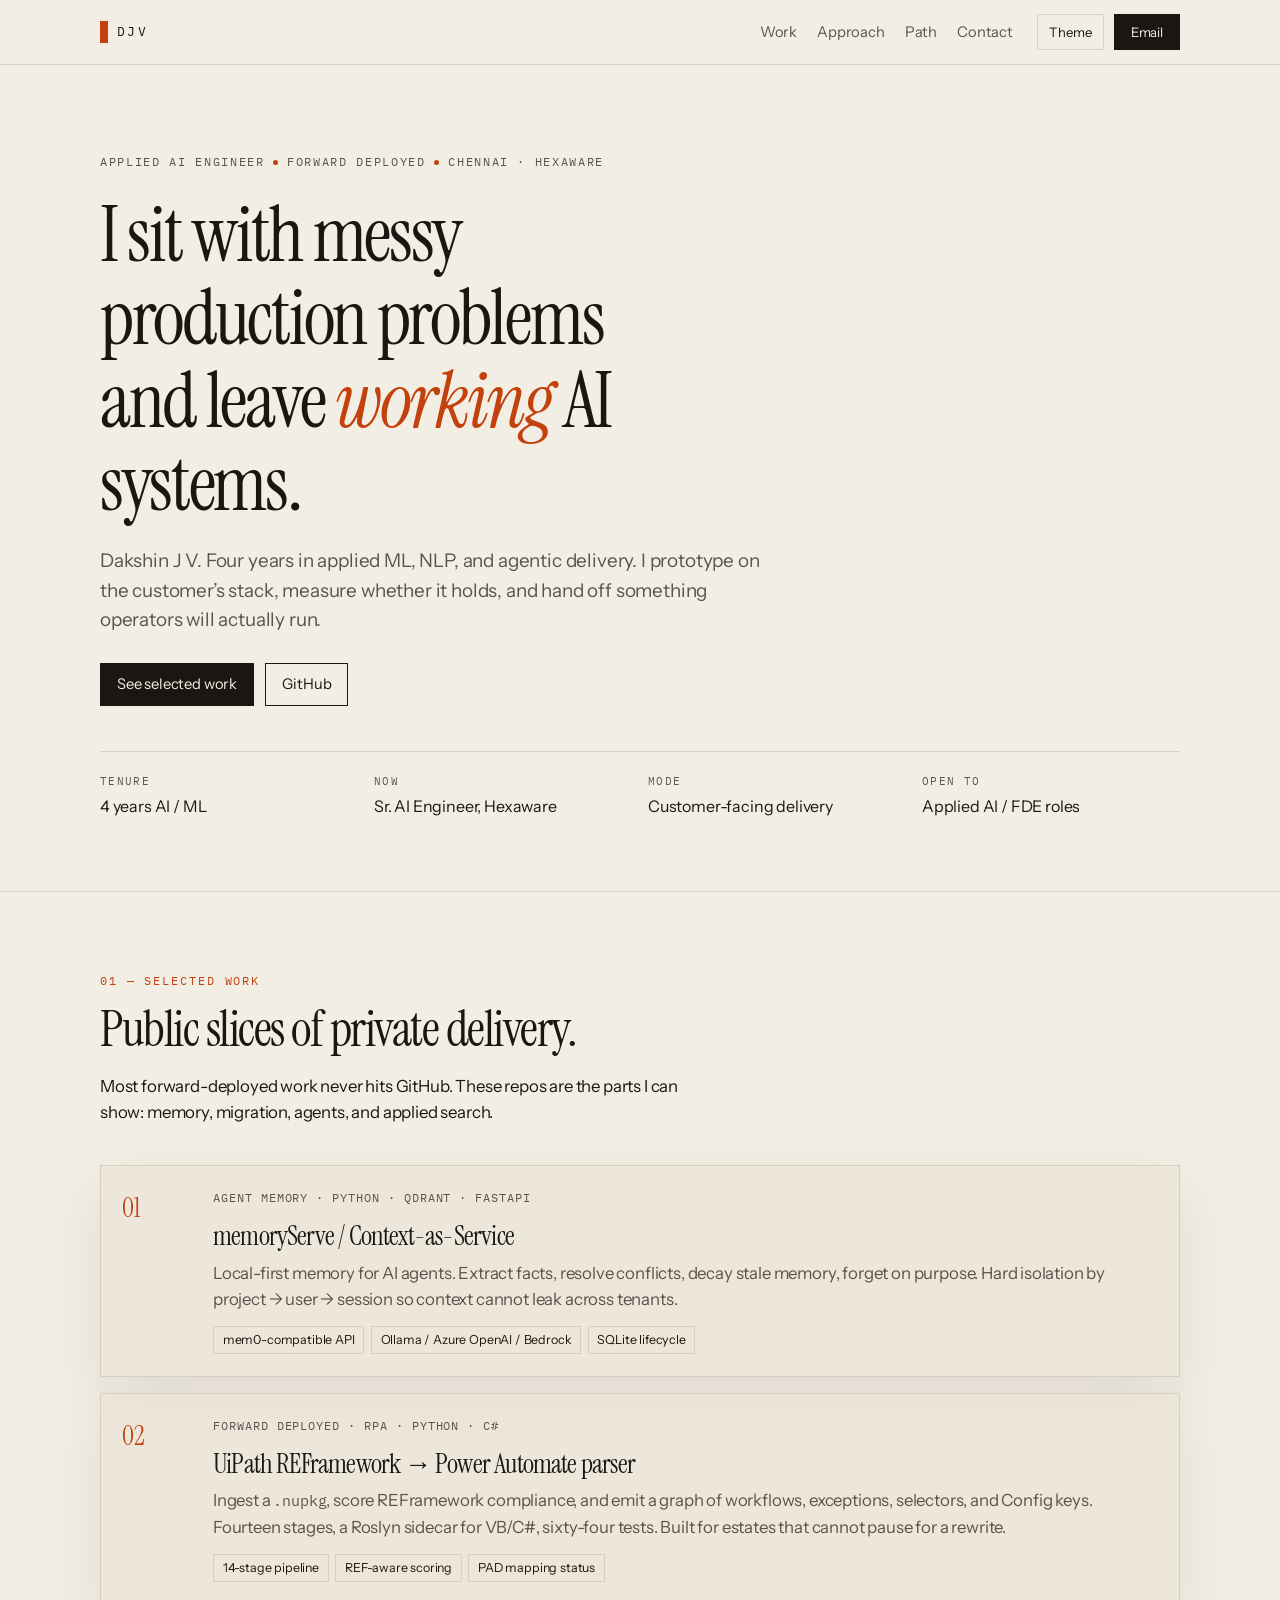
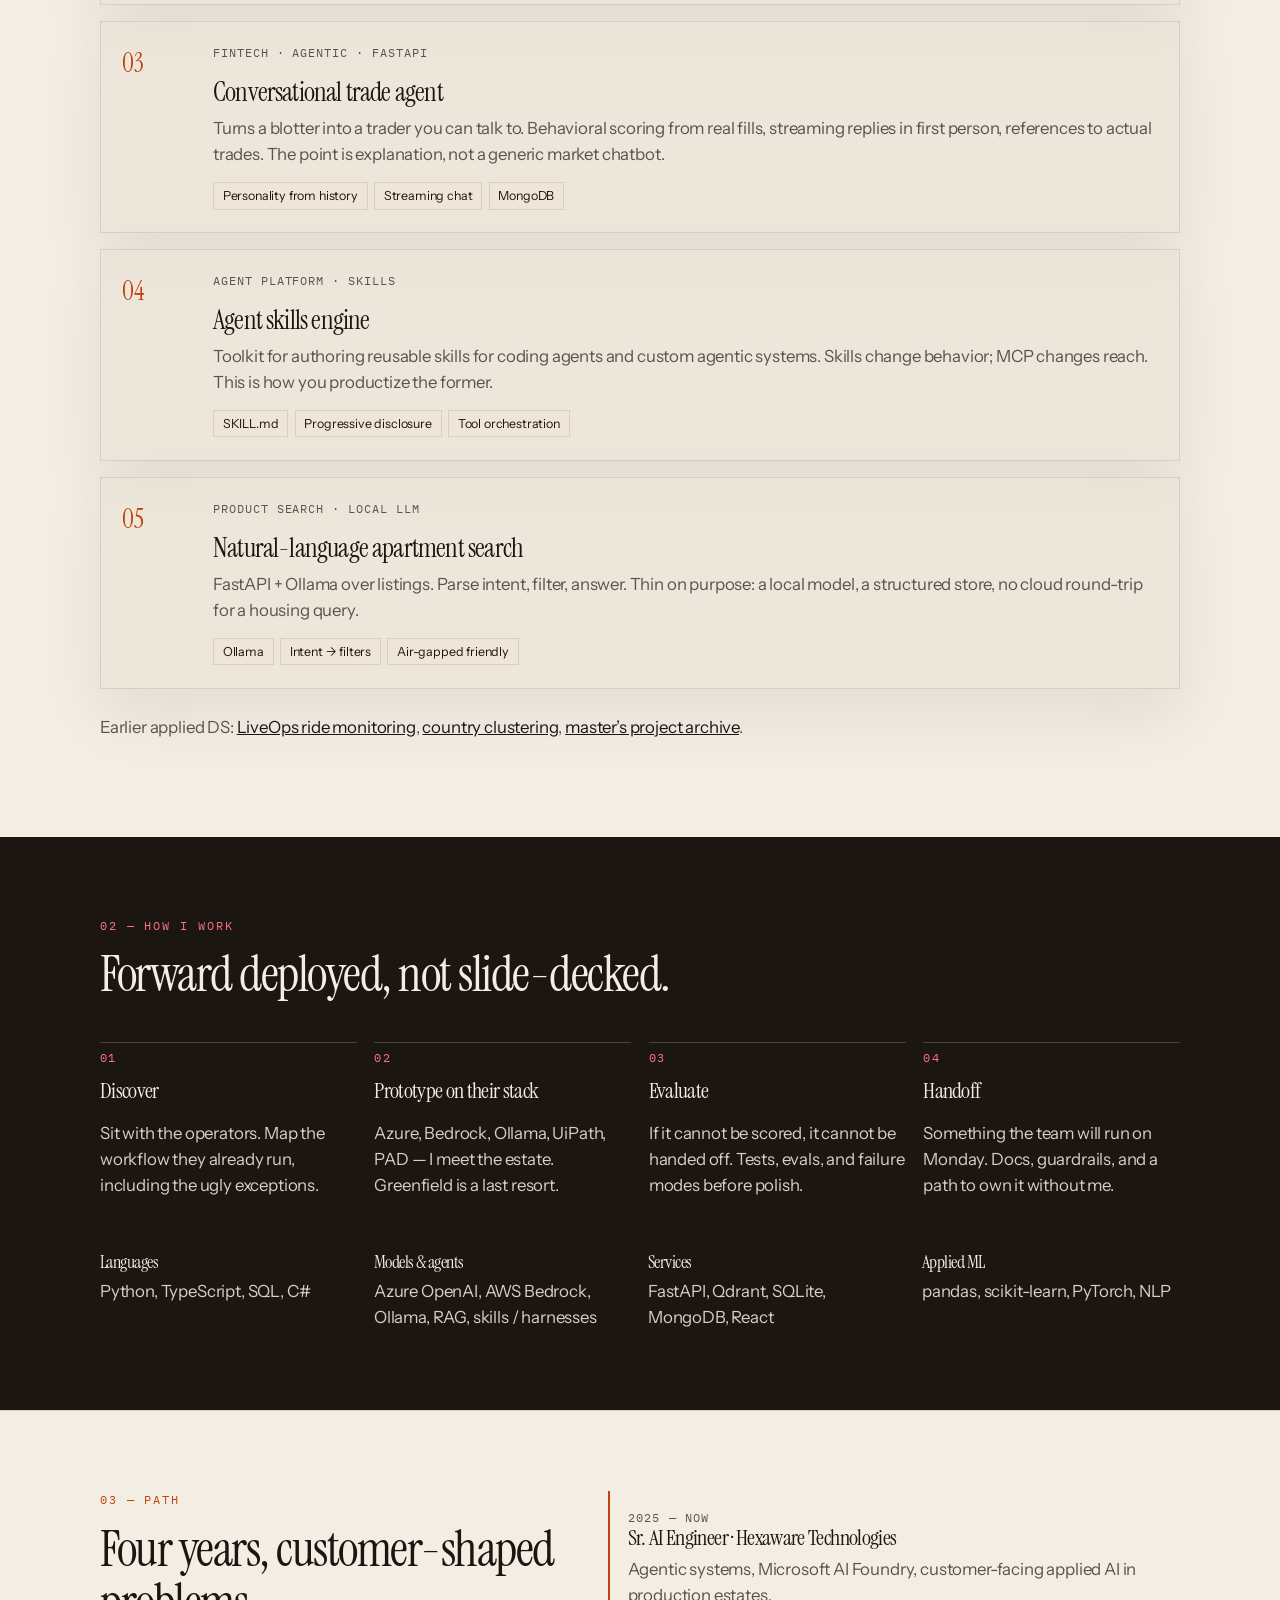
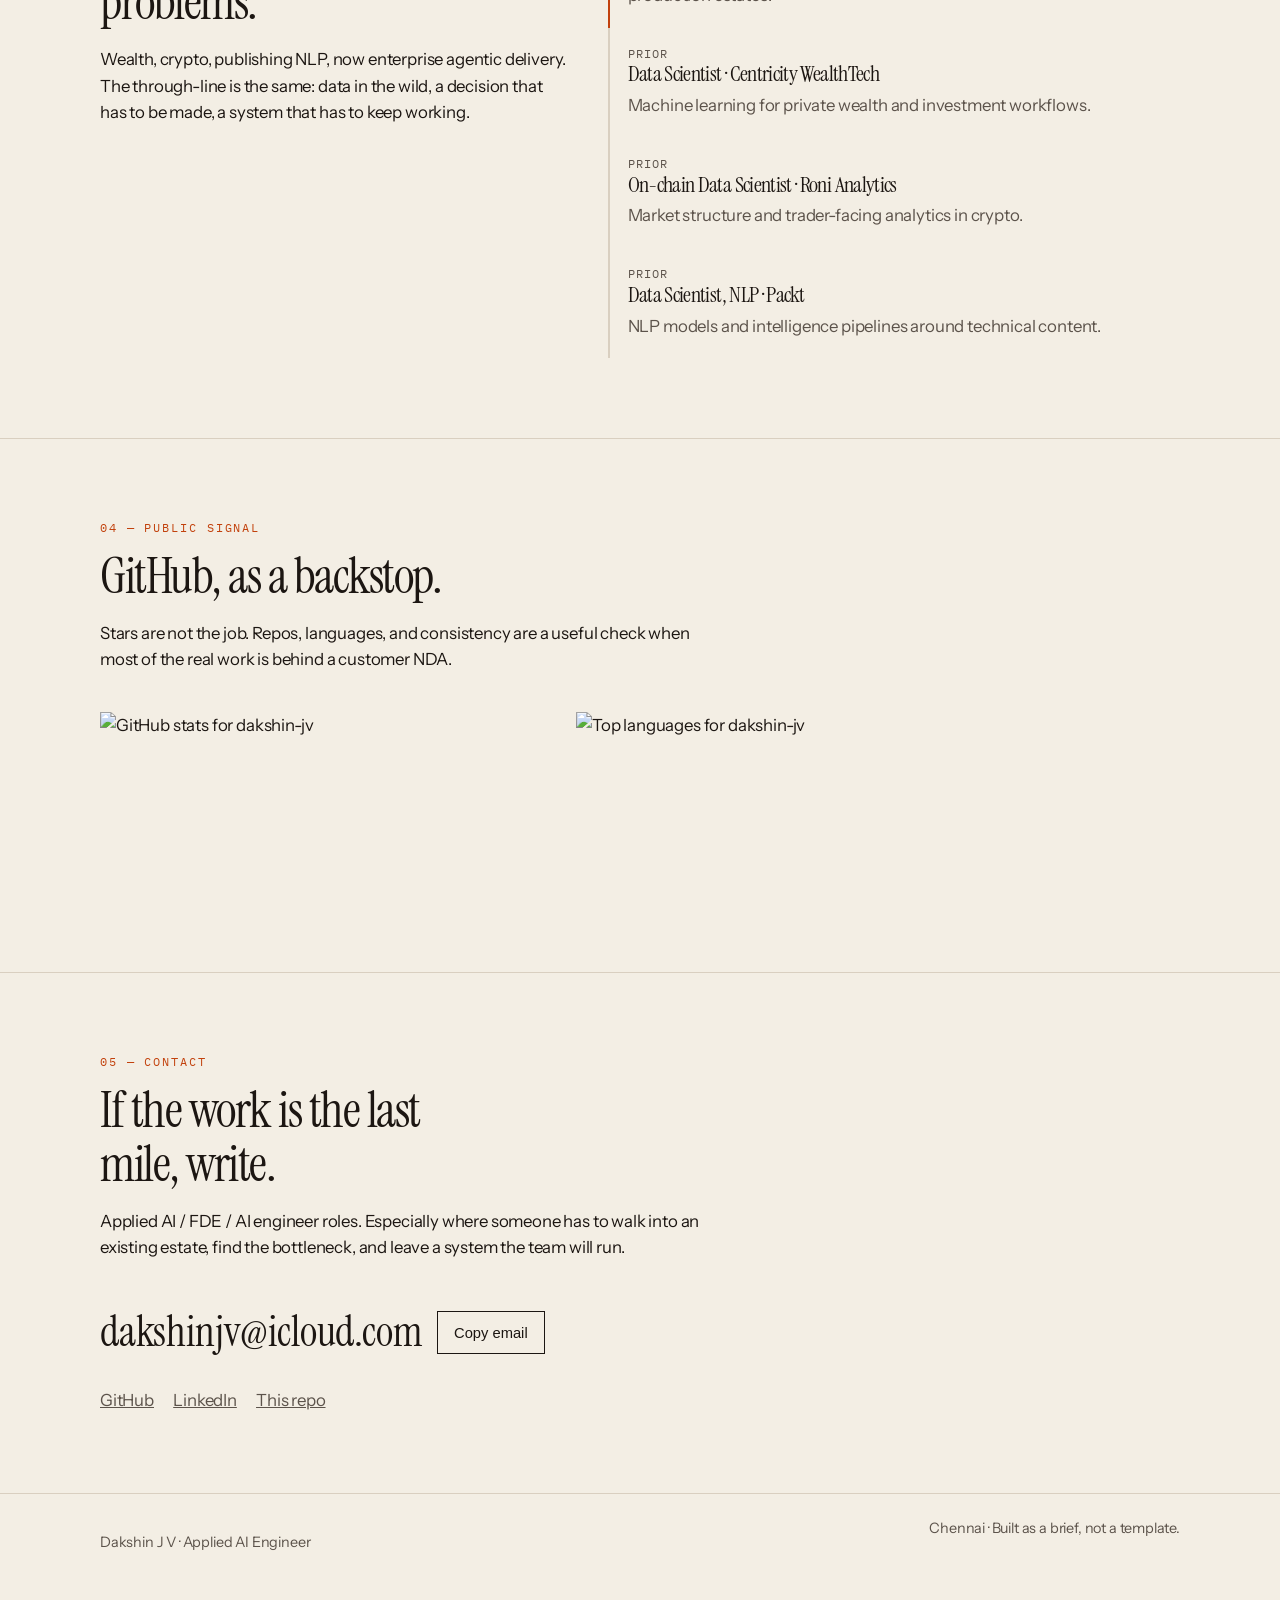
==== docs/index.html @ 4088c4d8 "Rebuild GitHub profile README and add portfolio site Replace the 2021 student README with a scannabl" ====
<!DOCTYPE html>
<html lang="en">
  <head>
    <meta charset="utf-8" />
    <meta name="viewport" content="width=device-width, initial-scale=1" />
    <title>Dakshin J V — Applied AI Engineer</title>
    <meta
      name="description"
      content="Dakshin J V is an applied AI / forward deployed engineer. 4 years shipping ML, NLP, memory, and agent systems into production with customers."
    />
    <meta name="author" content="Dakshin J V" />
    <meta name="theme-color" content="#f3eee4" />
    <meta property="og:title" content="Dakshin J V — Applied AI Engineer" />
    <meta
      property="og:description"
      content="Forward deployed engineer. I sit with messy production problems and leave working AI systems."
    />
    <meta property="og:type" content="website" />
    <meta property="og:url" content="https://dakshin-jv.github.io/dakshin/" />
    <meta property="og:image" content="https://dakshin-jv.github.io/dakshin/assets/banner.svg" />
    <meta name="twitter:card" content="summary_large_image" />
    <link rel="canonical" href="https://dakshin-jv.github.io/dakshin/" />
    <link rel="icon" href="./assets/favicon.svg" type="image/svg+xml" />
    <link rel="preconnect" href="https://fonts.googleapis.com" />
    <link rel="preconnect" href="https://fonts.gstatic.com" crossorigin />
    <link
      href="https://fonts.googleapis.com/css2?family=IBM+Plex+Mono:wght@400;500&family=Instrument+Sans:ital,wght@0,400;0,500;0,600;1,400&family=Instrument+Serif:ital@0;1&display=swap"
      rel="stylesheet"
    />
    <link rel="stylesheet" href="./styles.css" />
  </head>
  <body>
    <a class="skip" href="#main">Skip to content</a>

    <header class="site-header" id="top">
      <div class="wrap header-inner">
        <a class="mark" href="#top" aria-label="Dakshin J V home">
          <span class="mark-bar" aria-hidden="true"></span>
          <span>DJV</span>
        </a>
        <nav class="nav" aria-label="Primary">
          <a href="#work">Work</a>
          <a href="#approach">Approach</a>
          <a href="#path">Path</a>
          <a href="#contact">Contact</a>
        </nav>
        <div class="header-actions">
          <button class="theme-toggle" type="button" data-theme-toggle aria-label="Switch color theme">
            Theme
          </button>
          <a class="btn btn-small" href="mailto:dakshinjv@icloud.com">Email</a>
          <button class="menu-toggle" type="button" data-menu-toggle aria-expanded="false" aria-controls="mobile-nav">
            Menu
          </button>
        </div>
      </div>
      <nav class="mobile-nav" id="mobile-nav" hidden>
        <a href="#work">Work</a>
        <a href="#approach">Approach</a>
        <a href="#path">Path</a>
        <a href="#contact">Contact</a>
      </nav>
    </header>

    <main id="main">
      <section class="hero">
        <div class="wrap">
          <p class="eyebrow">
            <span>Applied AI Engineer</span>
            <span class="dot" aria-hidden="true"></span>
            <span>Forward Deployed</span>
            <span class="dot" aria-hidden="true"></span>
            <span>Chennai · Hexaware</span>
          </p>
          <h1>
            I sit with messy production problems and leave <em>working</em> AI systems.
          </h1>
          <p class="lede">
            Dakshin J V. Four years in applied ML, NLP, and agentic delivery.
            I prototype on the customer’s stack, measure whether it holds, and
            hand off something operators will actually run.
          </p>
          <div class="hero-cta">
            <a class="btn" href="#work">See selected work</a>
            <a class="btn btn-ghost" href="https://github.com/dakshin-jv" rel="noopener noreferrer">GitHub</a>
          </div>
          <dl class="spec">
            <div>
              <dt>Tenure</dt>
              <dd>4 years AI / ML</dd>
            </div>
            <div>
              <dt>Now</dt>
              <dd>Sr. AI Engineer, Hexaware</dd>
            </div>
            <div>
              <dt>Mode</dt>
              <dd>Customer-facing delivery</dd>
            </div>
            <div>
              <dt>Open to</dt>
              <dd>Applied AI / FDE roles</dd>
            </div>
          </dl>
        </div>
      </section>

      <section id="work" class="section">
        <div class="wrap">
          <header class="section-head">
            <p class="kicker">01 — Selected work</p>
            <h2>Public slices of private delivery.</h2>
            <p>
              Most forward-deployed work never hits GitHub. These repos are the
              parts I can show: memory, migration, agents, and applied search.
            </p>
          </header>

          <ol class="work-list">
            <li class="work-card">
              <p class="work-index">01</p>
              <div class="work-body">
                <p class="work-meta">Agent memory · Python · Qdrant · FastAPI</p>
                <h3>
                  <a href="https://github.com/dakshin-jv/Context-as-Service" rel="noopener noreferrer">
                    memoryServe / Context-as-Service
                  </a>
                </h3>
                <p>
                  Local-first memory for AI agents. Extract facts, resolve conflicts,
                  decay stale memory, forget on purpose. Hard isolation by
                  project → user → session so context cannot leak across tenants.
                </p>
                <ul class="chips">
                  <li>mem0-compatible API</li>
                  <li>Ollama / Azure OpenAI / Bedrock</li>
                  <li>SQLite lifecycle</li>
                </ul>
              </div>
            </li>
            <li class="work-card">
              <p class="work-index">02</p>
              <div class="work-body">
                <p class="work-meta">Forward deployed · RPA · Python · C#</p>
                <h3>
                  <a href="https://github.com/dakshin-jv/migration-tool-parser" rel="noopener noreferrer">
                    UiPath REFramework → Power Automate parser
                  </a>
                </h3>
                <p>
                  Ingest a <code>.nupkg</code>, score REFramework compliance, and emit a
                  graph of workflows, exceptions, selectors, and Config keys.
                  Fourteen stages, a Roslyn sidecar for VB/C#, sixty-four tests.
                  Built for estates that cannot pause for a rewrite.
                </p>
                <ul class="chips">
                  <li>14-stage pipeline</li>
                  <li>REF-aware scoring</li>
                  <li>PAD mapping status</li>
                </ul>
              </div>
            </li>
            <li class="work-card">
              <p class="work-index">03</p>
              <div class="work-body">
                <p class="work-meta">Fintech · Agentic · FastAPI</p>
                <h3>
                  <a href="https://github.com/dakshin-jv/blockchain_trade" rel="noopener noreferrer">
                    Conversational trade agent
                  </a>
                </h3>
                <p>
                  Turns a blotter into a trader you can talk to. Behavioral
                  scoring from real fills, streaming replies in first person,
                  references to actual trades. The point is explanation, not a
                  generic market chatbot.
                </p>
                <ul class="chips">
                  <li>Personality from history</li>
                  <li>Streaming chat</li>
                  <li>MongoDB</li>
                </ul>
              </div>
            </li>
            <li class="work-card">
              <p class="work-index">04</p>
              <div class="work-body">
                <p class="work-meta">Agent platform · Skills</p>
                <h3>
                  <a href="https://github.com/dakshin-jv/agent-skills-engine" rel="noopener noreferrer">
                    Agent skills engine
                  </a>
                </h3>
                <p>
                  Toolkit for authoring reusable skills for coding agents and
                  custom agentic systems. Skills change behavior; MCP changes
                  reach. This is how you productize the former.
                </p>
                <ul class="chips">
                  <li>SKILL.md</li>
                  <li>Progressive disclosure</li>
                  <li>Tool orchestration</li>
                </ul>
              </div>
            </li>
            <li class="work-card">
              <p class="work-index">05</p>
              <div class="work-body">
                <p class="work-meta">Product search · Local LLM</p>
                <h3>
                  <a href="https://github.com/dakshin-jv/real-estate-UseBlocky" rel="noopener noreferrer">
                    Natural-language apartment search
                  </a>
                </h3>
                <p>
                  FastAPI + Ollama over listings. Parse intent, filter, answer.
                  Thin on purpose: a local model, a structured store, no cloud
                  round-trip for a housing query.
                </p>
                <ul class="chips">
                  <li>Ollama</li>
                  <li>Intent → filters</li>
                  <li>Air-gapped friendly</li>
                </ul>
              </div>
            </li>
          </ol>

          <p class="archive">
            Earlier applied DS:
            <a href="https://github.com/dakshin-jv/LiveOps">LiveOps ride monitoring</a>,
            <a href="https://github.com/dakshin-jv/Country-GDP">country clustering</a>,
            <a href="https://github.com/dakshin-jv/DataScience-Projects">master’s project archive</a>.
          </p>
        </div>
      </section>

      <section id="approach" class="section section-ink">
        <div class="wrap">
          <header class="section-head">
            <p class="kicker">02 — How I work</p>
            <h2>Forward deployed, not slide-decked.</h2>
          </header>
          <ol class="loop">
            <li>
              <h3>Discover</h3>
              <p>Sit with the operators. Map the workflow they already run, including the ugly exceptions.</p>
            </li>
            <li>
              <h3>Prototype on their stack</h3>
              <p>Azure, Bedrock, Ollama, UiPath, PAD — I meet the estate. Greenfield is a last resort.</p>
            </li>
            <li>
              <h3>Evaluate</h3>
              <p>If it cannot be scored, it cannot be handed off. Tests, evals, and failure modes before polish.</p>
            </li>
            <li>
              <h3>Handoff</h3>
              <p>Something the team will run on Monday. Docs, guardrails, and a path to own it without me.</p>
            </li>
          </ol>
          <div class="stack">
            <div>
              <h3>Languages</h3>
              <p>Python, TypeScript, SQL, C#</p>
            </div>
            <div>
              <h3>Models &amp; agents</h3>
              <p>Azure OpenAI, AWS Bedrock, Ollama, RAG, skills / harnesses</p>
            </div>
            <div>
              <h3>Services</h3>
              <p>FastAPI, Qdrant, SQLite, MongoDB, React</p>
            </div>
            <div>
              <h3>Applied ML</h3>
              <p>pandas, scikit-learn, PyTorch, NLP</p>
            </div>
          </div>
        </div>
      </section>

      <section id="path" class="section">
        <div class="wrap split">
          <header class="section-head">
            <p class="kicker">03 — Path</p>
            <h2>Four years, customer-shaped problems.</h2>
            <p>
              Wealth, crypto, publishing NLP, now enterprise agentic delivery.
              The through-line is the same: data in the wild, a decision that
              has to be made, a system that has to keep working.
            </p>
          </header>
          <ol class="timeline">
            <li>
              <p class="when">2025 — now</p>
              <h3>Sr. AI Engineer · Hexaware Technologies</h3>
              <p>Agentic systems, Microsoft AI Foundry, customer-facing applied AI in production estates.</p>
            </li>
            <li>
              <p class="when">Prior</p>
              <h3>Data Scientist · Centricity WealthTech</h3>
              <p>Machine learning for private wealth and investment workflows.</p>
            </li>
            <li>
              <p class="when">Prior</p>
              <h3>On-chain Data Scientist · Roni Analytics</h3>
              <p>Market structure and trader-facing analytics in crypto.</p>
            </li>
            <li>
              <p class="when">Prior</p>
              <h3>Data Scientist, NLP · Packt</h3>
              <p>NLP models and intelligence pipelines around technical content.</p>
            </li>
          </ol>
        </div>
      </section>

      <section class="section section-stats" aria-labelledby="contrib-title">
        <div class="wrap">
          <header class="section-head">
            <p class="kicker">04 — Public signal</p>
            <h2 id="contrib-title">GitHub, as a backstop.</h2>
            <p>
              Stars are not the job. Repos, languages, and consistency are a
              useful check when most of the real work is behind a customer NDA.
            </p>
          </header>
          <div class="stats-grid">
            <img
              src="https://github-readme-stats.vercel.app/api?username=dakshin-jv&show_icons=true&include_all_commits=true&count_private=true&title_color=c2410c&icon_color=c2410c&text_color=1c1612&bg_color=00000000&hide_border=true"
              alt="GitHub stats for dakshin-jv"
              width="460"
              height="180"
            />
            <img
              src="https://github-readme-stats.vercel.app/api/top-langs/?username=dakshin-jv&layout=compact&title_color=c2410c&text_color=1c1612&bg_color=00000000&hide_border=true&langs_count=6"
              alt="Top languages for dakshin-jv"
              width="300"
              height="180"
            />
          </div>
        </div>
      </section>

      <section id="contact" class="section section-contact">
        <div class="wrap">
          <header class="section-head">
            <p class="kicker">05 — Contact</p>
            <h2>If the work is the last mile, write.</h2>
            <p>
              Applied AI / FDE / AI engineer roles. Especially where someone
              has to walk into an existing estate, find the bottleneck, and
              leave a system the team will run.
            </p>
          </header>
          <div class="contact-row">
            <a class="contact-link" href="mailto:dakshinjv@icloud.com">
              dakshinjv@icloud.com
            </a>
            <button class="btn btn-ghost" type="button" data-copy-email>
              Copy email
            </button>
          </div>
          <ul class="contact-list">
            <li><a href="https://github.com/dakshin-jv" rel="noopener noreferrer">GitHub</a></li>
            <li><a href="https://www.linkedin.com/in/dakshinjv" rel="noopener noreferrer">LinkedIn</a></li>
            <li><a href="https://github.com/dakshin-jv/dakshin">This repo</a></li>
          </ul>
        </div>
      </section>
    </main>

    <footer class="site-footer">
      <div class="wrap footer-inner">
        <p>Dakshin J V · Applied AI Engineer</p>
        <p class="fine">Chennai · Built as a brief, not a template.</p>
      </div>
    </footer>

    <div class="toast" data-toast hidden role="status"></div>
    <script src="./script.js"></script>
  </body>
</html>
---- docs/styles.css ----
:root {
  --paper: #f3eee4;
  --paper-2: #ebe4d8;
  --ink: #1c1612;
  --ink-soft: #5c534b;
  --rule: #d9cfc0;
  --accent: #c2410c;
  --accent-deep: #9a3412;
  --chip: #efe6d8;
  --header: rgba(243, 238, 228, 0.86);
  --shadow: 0 24px 60px rgba(28, 22, 18, 0.08);
  --serif: "Instrument Serif", Georgia, "Times New Roman", serif;
  --sans: "Instrument Sans", "Segoe UI", sans-serif;
  --mono: "IBM Plex Mono", ui-monospace, monospace;
}

[data-theme="dark"] {
  --paper: #14110f;
  --paper-2: #1c1815;
  --ink: #f3eee4;
  --ink-soft: #b4a89a;
  --rule: #3a322b;
  --accent: #fb7185;
  --accent-deep: #fda4af;
  --chip: #241f1b;
  --header: rgba(20, 17, 15, 0.88);
  --shadow: 0 24px 60px rgba(0, 0, 0, 0.35);
}

@media (prefers-color-scheme: dark) {
  :root:not([data-theme="light"]) {
    --paper: #14110f;
    --paper-2: #1c1815;
    --ink: #f3eee4;
    --ink-soft: #b4a89a;
    --rule: #3a322b;
    --accent: #fb7185;
    --accent-deep: #fda4af;
    --chip: #241f1b;
    --header: rgba(20, 17, 15, 0.88);
    --shadow: 0 24px 60px rgba(0, 0, 0, 0.35);
  }
}

*,
*::before,
*::after {
  box-sizing: border-box;
}

html {
  scroll-behavior: smooth;
}

body {
  margin: 0;
  color: var(--ink);
  background:
    radial-gradient(1200px 500px at 80% -10%, rgba(194, 65, 12, 0.08), transparent 50%),
    var(--paper);
  font-family: var(--sans);
  font-size: 1.05rem;
  line-height: 1.55;
  letter-spacing: -0.01em;
}

img {
  max-width: 100%;
  height: auto;
}

a {
  color: inherit;
}

.skip {
  position: absolute;
  left: 1rem;
  top: -4rem;
  background: var(--ink);
  color: var(--paper);
  padding: 0.5rem 0.8rem;
  z-index: 20;
}

.skip:focus {
  top: 1rem;
}

.wrap {
  width: min(1080px, calc(100% - 2.5rem));
  margin-inline: auto;
}

.site-header {
  position: sticky;
  top: 0;
  z-index: 10;
  backdrop-filter: blur(16px);
  background: var(--header);
  border-bottom: 1px solid var(--rule);
}

.header-inner {
  display: flex;
  align-items: center;
  gap: 1.5rem;
  min-height: 4rem;
}

.mark {
  display: inline-flex;
  align-items: center;
  gap: 0.55rem;
  text-decoration: none;
  font-family: var(--mono);
  font-size: 0.82rem;
  letter-spacing: 0.18em;
}

.mark-bar {
  width: 8px;
  height: 22px;
  background: var(--accent);
}

.nav {
  display: flex;
  gap: 1.25rem;
  margin-left: auto;
}

.nav a,
.mobile-nav a {
  text-decoration: none;
  color: var(--ink-soft);
  font-size: 0.92rem;
}

.nav a:hover,
.mobile-nav a:hover,
.nav a:focus-visible {
  color: var(--ink);
}

.header-actions {
  display: flex;
  align-items: center;
  gap: 0.6rem;
}

.theme-toggle,
.menu-toggle {
  border: 1px solid var(--rule);
  background: transparent;
  color: var(--ink);
  font: inherit;
  font-size: 0.82rem;
  padding: 0.4rem 0.7rem;
  cursor: pointer;
}

.menu-toggle {
  display: none;
}

.mobile-nav {
  display: none;
  flex-direction: column;
  gap: 0.8rem;
  padding: 0.8rem 1.25rem 1.1rem;
  border-top: 1px solid var(--rule);
}

.btn {
  display: inline-flex;
  align-items: center;
  justify-content: center;
  min-height: 2.7rem;
  padding: 0.45rem 1rem;
  background: var(--ink);
  color: var(--paper);
  text-decoration: none;
  border: 1px solid var(--ink);
  font-size: 0.92rem;
  cursor: pointer;
}

.btn:hover,
.btn:focus-visible {
  background: var(--accent);
  border-color: var(--accent);
}

.btn-ghost {
  background: transparent;
  color: var(--ink);
}

.btn-ghost:hover,
.btn-ghost:focus-visible {
  color: var(--paper);
}

.btn-small {
  min-height: 2.1rem;
  font-size: 0.82rem;
}

.hero {
  padding: 5.5rem 0 4.5rem;
}

.eyebrow {
  display: flex;
  flex-wrap: wrap;
  align-items: center;
  gap: 0.55rem;
  font-family: var(--mono);
  font-size: 0.74rem;
  letter-spacing: 0.14em;
  text-transform: uppercase;
  color: var(--ink-soft);
  margin: 0 0 1.4rem;
}

.dot {
  width: 5px;
  height: 5px;
  border-radius: 50%;
  background: var(--accent);
}

h1,
h2,
h3 {
  font-family: var(--serif);
  font-weight: 400;
  letter-spacing: -0.03em;
  line-height: 1.08;
}

h1 {
  font-size: clamp(2.6rem, 6vw, 4.8rem);
  max-width: 16ch;
  margin: 0 0 1.3rem;
}

h1 em {
  font-style: italic;
  color: var(--accent);
}

.lede {
  max-width: 42rem;
  font-size: 1.18rem;
  color: var(--ink-soft);
  margin: 0 0 1.8rem;
}

.hero-cta {
  display: flex;
  flex-wrap: wrap;
  gap: 0.7rem;
  margin-bottom: 2.8rem;
}

.spec {
  display: grid;
  grid-template-columns: repeat(4, 1fr);
  gap: 1rem;
  margin: 0;
  padding: 1.3rem 0 0;
  border-top: 1px solid var(--rule);
}

.spec div {
  margin: 0;
}

.spec dt {
  font-family: var(--mono);
  font-size: 0.7rem;
  letter-spacing: 0.12em;
  text-transform: uppercase;
  color: var(--ink-soft);
}

.spec dd {
  margin: 0.25rem 0 0;
  font-size: 1rem;
}

.section {
  padding: 5rem 0;
  border-top: 1px solid var(--rule);
}

.section-head {
  max-width: 38rem;
  margin-bottom: 2.5rem;
}

.kicker {
  font-family: var(--mono);
  font-size: 0.74rem;
  letter-spacing: 0.16em;
  text-transform: uppercase;
  color: var(--accent);
  margin: 0 0 0.8rem;
}

h2 {
  font-size: clamp(2rem, 4vw, 3.1rem);
  margin: 0 0 0.9rem;
}

.work-list {
  list-style: none;
  margin: 0;
  padding: 0;
  display: grid;
  gap: 1rem;
}

.work-card {
  display: grid;
  grid-template-columns: 4.5rem 1fr;
  gap: 1.2rem;
  padding: 1.4rem 1.3rem;
  background: color-mix(in srgb, var(--paper-2) 70%, transparent);
  border: 1px solid var(--rule);
  box-shadow: var(--shadow);
}

.work-card:hover {
  border-color: color-mix(in srgb, var(--accent) 45%, var(--rule));
}

.work-index {
  margin: 0;
  font-family: var(--serif);
  font-size: 1.6rem;
  color: var(--accent);
}

.work-meta {
  margin: 0 0 0.35rem;
  font-family: var(--mono);
  font-size: 0.74rem;
  letter-spacing: 0.08em;
  text-transform: uppercase;
  color: var(--ink-soft);
}

.work-body h3 {
  margin: 0 0 0.55rem;
  font-size: 1.7rem;
}

.work-body h3 a {
  text-decoration: none;
}

.work-body h3 a:hover,
.work-body h3 a:focus-visible {
  color: var(--accent);
}

.work-body p {
  margin: 0 0 0.9rem;
  color: var(--ink-soft);
}

.chips {
  display: flex;
  flex-wrap: wrap;
  gap: 0.4rem;
  list-style: none;
  margin: 0;
  padding: 0;
}

.chips li {
  background: var(--chip);
  border: 1px solid var(--rule);
  padding: 0.2rem 0.55rem;
  font-size: 0.78rem;
}

.archive {
  margin-top: 1.6rem;
  color: var(--ink-soft);
}

.archive a {
  color: var(--ink);
}

.section-ink {
  background: var(--ink);
  color: var(--paper);
  border-top: 0;
}

.section-ink .kicker {
  color: #fb7185;
}

.section-ink h2,
.section-ink h3,
.section-ink p {
  color: var(--paper);
}

.section-ink p {
  color: #d8cfc3;
}

.loop {
  list-style: none;
  margin: 0 0 2.4rem;
  padding: 0;
  display: grid;
  grid-template-columns: repeat(4, 1fr);
  gap: 1.1rem;
  counter-reset: step;
}

.loop li {
  padding-top: 0.4rem;
  border-top: 1px solid #4a4038;
  counter-increment: step;
}

.loop li::before {
  content: counter(step, decimal-leading-zero);
  display: block;
  font-family: var(--mono);
  font-size: 0.74rem;
  letter-spacing: 0.12em;
  color: #fb7185;
  margin-bottom: 0.7rem;
}

.loop h3 {
  margin: 0 0 0.45rem;
  font-size: 1.4rem;
}

.stack {
  display: grid;
  grid-template-columns: repeat(4, 1fr);
  gap: 1rem;
}

.stack h3 {
  margin: 0 0 0.35rem;
  font-size: 1.15rem;
}

.stack p {
  margin: 0;
}

.split {
  display: grid;
  grid-template-columns: 0.9fr 1.1fr;
  gap: 2.5rem;
  align-items: start;
}

.timeline {
  list-style: none;
  margin: 0;
  padding: 0;
}

.timeline li {
  padding: 1.1rem 0 1.2rem 1.1rem;
  border-left: 2px solid var(--rule);
}

.timeline li:first-child {
  border-left-color: var(--accent);
}

.when {
  margin: 0 0 0.2rem;
  font-family: var(--mono);
  font-size: 0.74rem;
  letter-spacing: 0.1em;
  text-transform: uppercase;
  color: var(--accent);
}

.timeline h3 {
  margin: 0 0 0.35rem;
  font-size: 1.35rem;
}

.timeline p {
  margin: 0;
  color: var(--ink-soft);
}

.stats-grid {
  display: flex;
  flex-wrap: wrap;
  gap: 1rem;
  align-items: center;
}

.section-contact h2 {
  max-width: 14ch;
}

.contact-row {
  display: flex;
  flex-wrap: wrap;
  align-items: center;
  gap: 0.9rem;
  margin-bottom: 1.4rem;
}

.contact-link {
  font-family: var(--serif);
  font-size: clamp(1.6rem, 4vw, 2.6rem);
  text-decoration: none;
}

.contact-link:hover,
.contact-link:focus-visible {
  color: var(--accent);
}

.contact-list {
  display: flex;
  gap: 1.2rem;
  list-style: none;
  margin: 0;
  padding: 0;
}

.contact-list a {
  color: var(--ink-soft);
}

.site-footer {
  border-top: 1px solid var(--rule);
  padding: 1.4rem 0 2rem;
}

.footer-inner {
  display: flex;
  justify-content: space-between;
  gap: 1rem;
  color: var(--ink-soft);
  font-size: 0.9rem;
}

.fine {
  margin: 0;
}

.toast {
  position: fixed;
  right: 1rem;
  bottom: 1rem;
  background: var(--ink);
  color: var(--paper);
  padding: 0.7rem 0.9rem;
  font-size: 0.9rem;
}

code {
  font-family: var(--mono);
  font-size: 0.88em;
}

@media (max-width: 860px) {
  .nav {
    display: none;
  }

  .menu-toggle {
    display: inline-flex;
  }

  .mobile-nav[hidden] {
    display: none;
  }

  .mobile-nav:not([hidden]) {
    display: flex;
  }

  .spec,
  .loop,
  .stack,
  .split {
    grid-template-columns: 1fr 1fr;
  }

  h1 {
    max-width: none;
  }
}

@media (max-width: 640px) {
  .btn-small {
    display: none;
  }

  .spec,
  .loop,
  .stack,
  .split,
  .work-card,
  .footer-inner {
    grid-template-columns: 1fr;
  }

  .work-index {
    display: none;
  }

  .hero {
    padding-top: 3.2rem;
  }
}

@media (prefers-reduced-motion: reduce) {
  html {
    scroll-behavior: auto;
  }
}

@media print {
  .site-header,
  .theme-toggle,
  .menu-toggle,
  .hero-cta,
  .toast {
    display: none !important;
  }

  body {
    background: white;
    color: black;
  }

  a {
    text-decoration: none;
  }
}
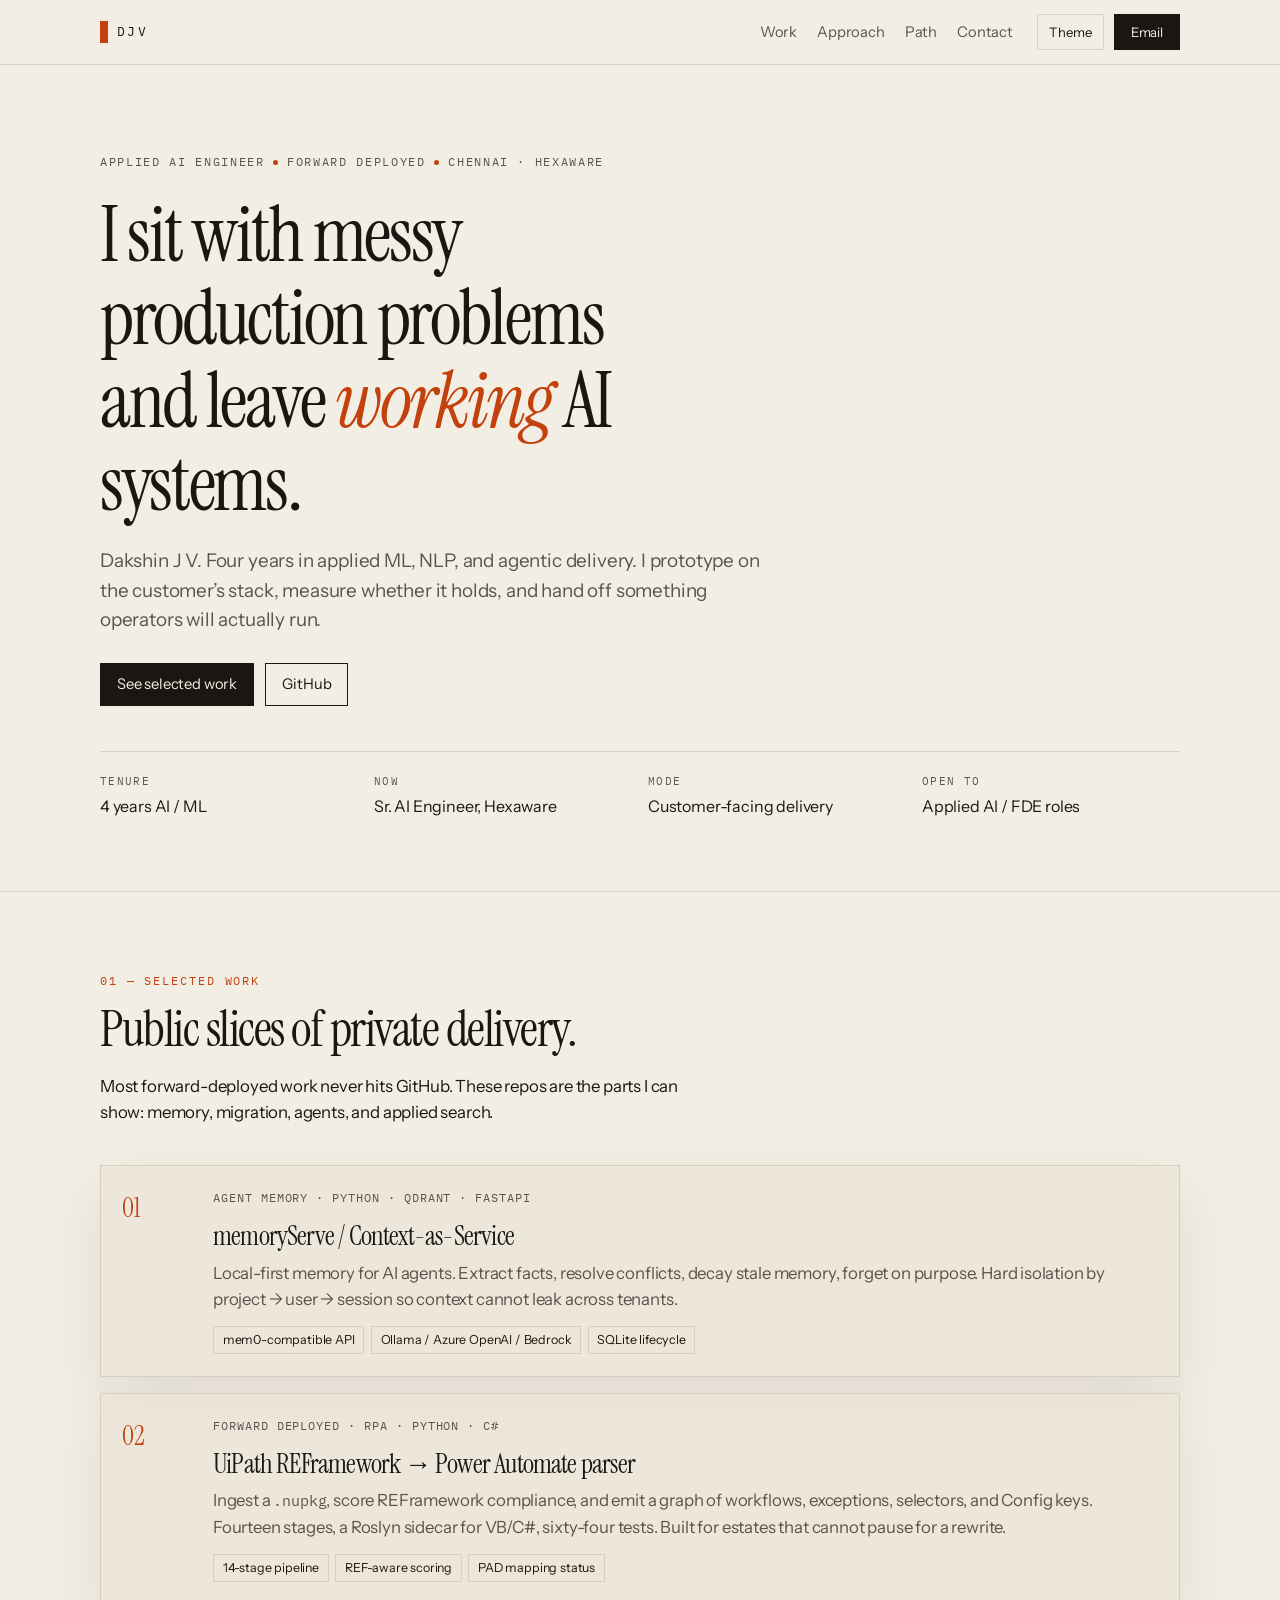
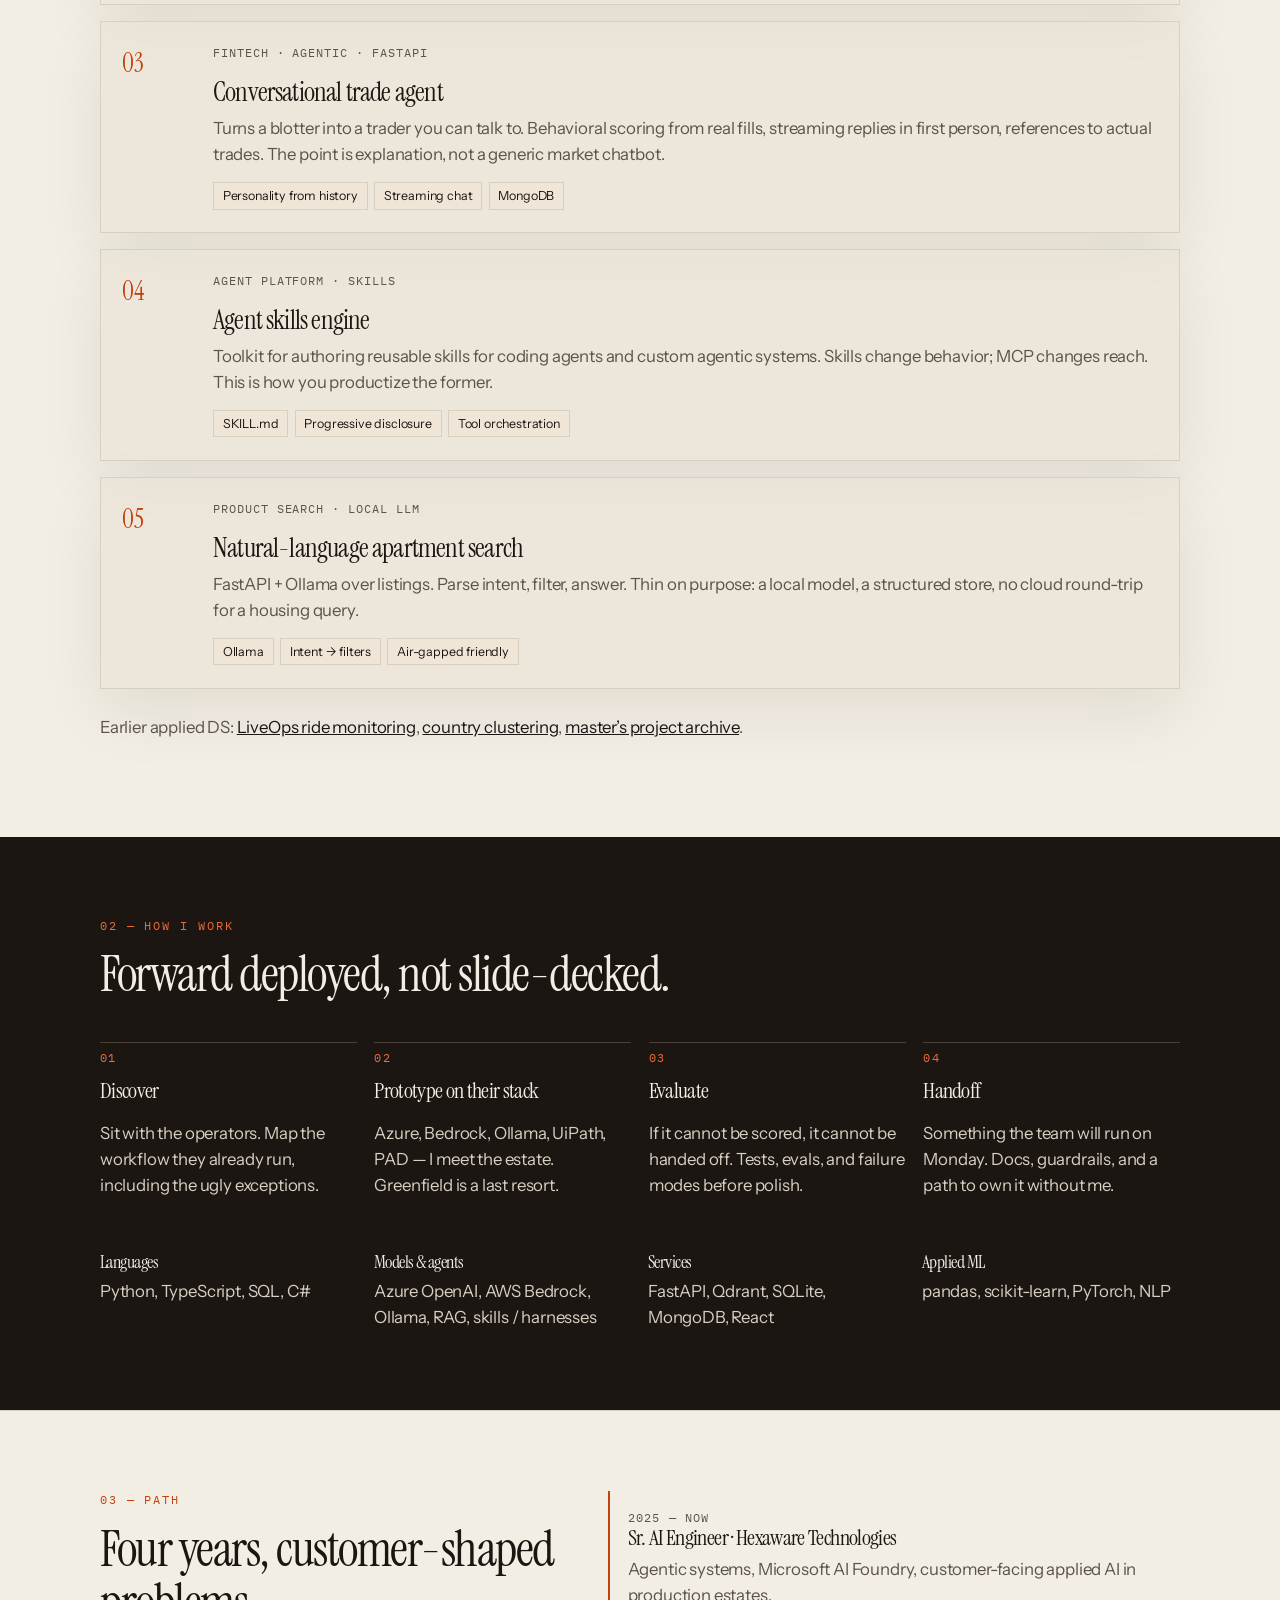
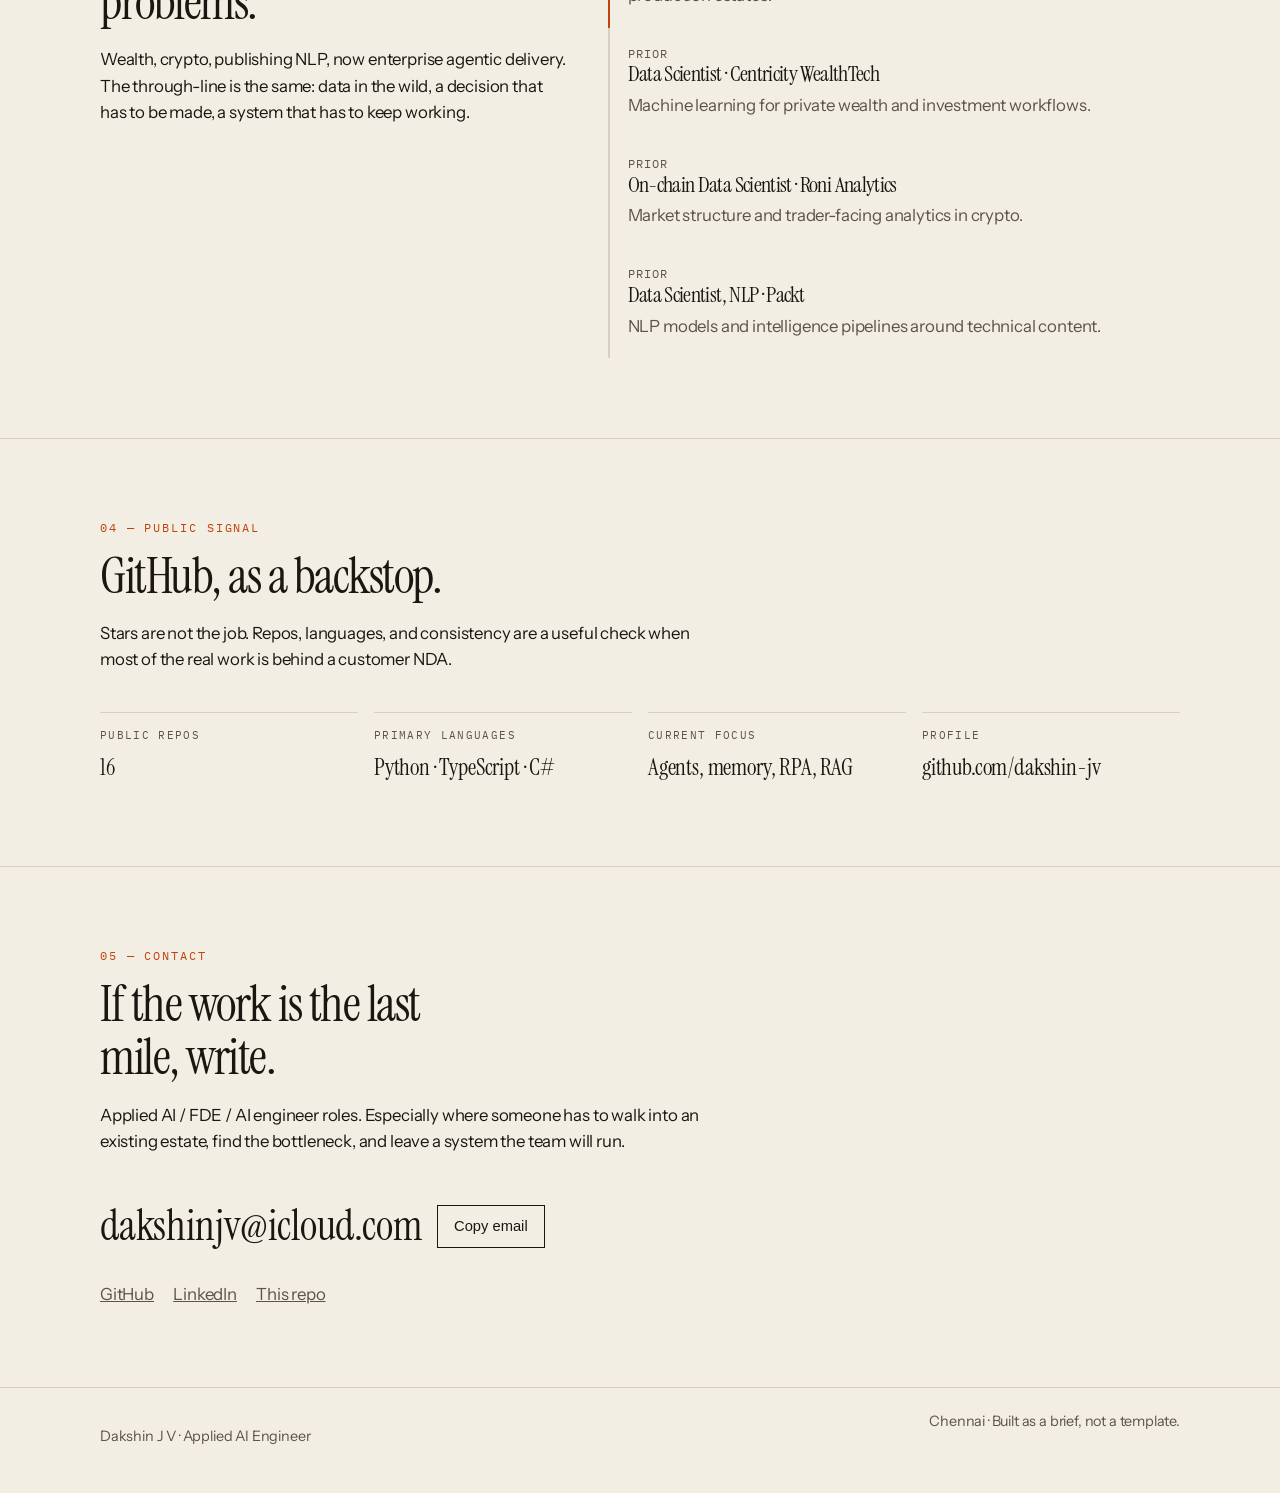
==== commit 7ac67993: "Fix portfolio copy feedback, stats, and scroll offset Replace flaky remote GitHub stat images with a" ====
--- a/docs/index.html
+++ b/docs/index.html
@@ -326,20 +326,24 @@
               useful check when most of the real work is behind a customer NDA.
             </p>
           </header>
-          <div class="stats-grid">
-            <img
-              src="https://github-readme-stats.vercel.app/api?username=dakshin-jv&show_icons=true&include_all_commits=true&count_private=true&title_color=c2410c&icon_color=c2410c&text_color=1c1612&bg_color=00000000&hide_border=true"
-              alt="GitHub stats for dakshin-jv"
-              width="460"
-              height="180"
-            />
-            <img
-              src="https://github-readme-stats.vercel.app/api/top-langs/?username=dakshin-jv&layout=compact&title_color=c2410c&text_color=1c1612&bg_color=00000000&hide_border=true&langs_count=6"
-              alt="Top languages for dakshin-jv"
-              width="300"
-              height="180"
-            />
-          </div>
+          <dl class="signal">
+            <div>
+              <dt>Public repos</dt>
+              <dd>16</dd>
+            </div>
+            <div>
+              <dt>Primary languages</dt>
+              <dd>Python · TypeScript · C#</dd>
+            </div>
+            <div>
+              <dt>Current focus</dt>
+              <dd>Agents, memory, RPA, RAG</dd>
+            </div>
+            <div>
+              <dt>Profile</dt>
+              <dd><a href="https://github.com/dakshin-jv" rel="noopener noreferrer">github.com/dakshin-jv</a></dd>
+            </div>
+          </dl>
         </div>
       </section>
 
--- a/docs/styles.css
+++ b/docs/styles.css
@@ -20,8 +20,8 @@
   --ink: #f3eee4;
   --ink-soft: #b4a89a;
   --rule: #3a322b;
-  --accent: #fb7185;
-  --accent-deep: #fda4af;
+  --accent: #ef6b3a;
+  --accent-deep: #ff8a5b;
   --chip: #241f1b;
   --header: rgba(20, 17, 15, 0.88);
   --shadow: 0 24px 60px rgba(0, 0, 0, 0.35);
@@ -34,8 +34,8 @@
     --ink: #f3eee4;
     --ink-soft: #b4a89a;
     --rule: #3a322b;
-    --accent: #fb7185;
-    --accent-deep: #fda4af;
+    --accent: #ef6b3a;
+    --accent-deep: #ff8a5b;
     --chip: #241f1b;
     --header: rgba(20, 17, 15, 0.88);
     --shadow: 0 24px 60px rgba(0, 0, 0, 0.35);
@@ -50,6 +50,12 @@
 
 html {
   scroll-behavior: smooth;
+  scroll-padding-top: 4.75rem;
+}
+
+:focus-visible {
+  outline: 2px solid var(--accent);
+  outline-offset: 3px;
 }
 
 body {
@@ -294,6 +300,7 @@
 .section {
   padding: 5rem 0;
   border-top: 1px solid var(--rule);
+  scroll-margin-top: 4.75rem;
 }
 
 .section-head {
@@ -404,7 +411,7 @@
 }
 
 .section-ink .kicker {
-  color: #fb7185;
+  color: #ef6b3a;
 }
 
 .section-ink h2,
@@ -439,7 +446,7 @@
   font-family: var(--mono);
   font-size: 0.74rem;
   letter-spacing: 0.12em;
-  color: #fb7185;
+  color: #ef6b3a;
   margin-bottom: 0.7rem;
 }
 
@@ -504,11 +511,40 @@
   color: var(--ink-soft);
 }
 
-.stats-grid {
-  display: flex;
-  flex-wrap: wrap;
+.signal {
+  display: grid;
+  grid-template-columns: repeat(4, 1fr);
   gap: 1rem;
-  align-items: center;
+  margin: 0;
+}
+
+.signal div {
+  margin: 0;
+  padding-top: 0.85rem;
+  border-top: 1px solid var(--rule);
+}
+
+.signal dt {
+  font-family: var(--mono);
+  font-size: 0.7rem;
+  letter-spacing: 0.12em;
+  text-transform: uppercase;
+  color: var(--ink-soft);
+}
+
+.signal dd {
+  margin: 0.35rem 0 0;
+  font-family: var(--serif);
+  font-size: 1.45rem;
+}
+
+.signal a {
+  text-decoration: none;
+}
+
+.signal a:hover,
+.signal a:focus-visible {
+  color: var(--accent);
 }
 
 .section-contact h2 {
@@ -565,12 +601,19 @@
 
 .toast {
   position: fixed;
-  right: 1rem;
-  bottom: 1rem;
+  left: 50%;
+  bottom: 1.5rem;
+  transform: translateX(-50%);
+  z-index: 40;
   background: var(--ink);
   color: var(--paper);
-  padding: 0.7rem 0.9rem;
-  font-size: 0.9rem;
+  padding: 0.75rem 1.1rem;
+  font-size: 0.95rem;
+  box-shadow: var(--shadow);
+}
+
+.toast[hidden] {
+  display: none !important;
 }
 
 code {
@@ -593,29 +636,31 @@
 
   .mobile-nav:not([hidden]) {
     display: flex;
-  }
-
-  .spec,
-  .loop,
-  .stack,
-  .split {
-    grid-template-columns: 1fr 1fr;
-  }
-
-  h1 {
-    max-width: none;
-  }
-}
-
-@media (max-width: 640px) {
-  .btn-small {
-    display: none;
   }
 
   .spec,
   .loop,
   .stack,
   .split,
+  .signal {
+    grid-template-columns: 1fr 1fr;
+  }
+
+  h1 {
+    max-width: none;
+  }
+}
+
+@media (max-width: 640px) {
+  .btn-small {
+    display: none;
+  }
+
+  .spec,
+  .loop,
+  .stack,
+  .split,
+  .signal,
   .work-card,
   .footer-inner {
     grid-template-columns: 1fr;
